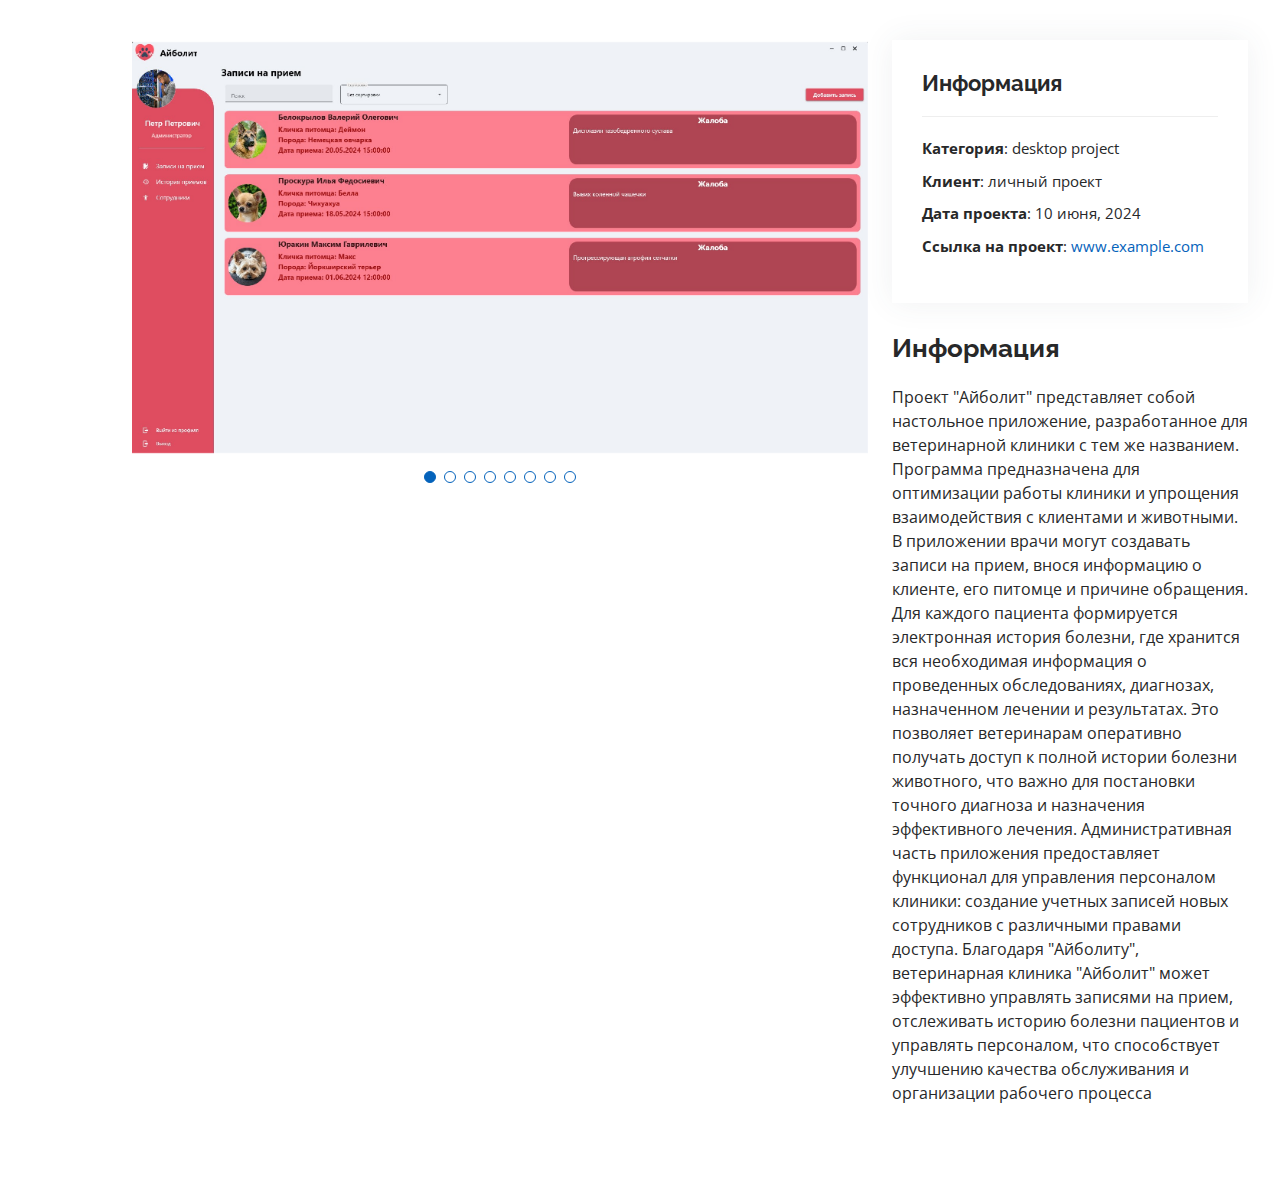
==== portfolio-Aibolit.html @ 519a3e4e "Initialization" ====
<!DOCTYPE html>
<html lang="en">

<head>
  <meta charset="utf-8">
  <meta content="width=device-width, initial-scale=1.0" name="viewport">

  <title>Portfolio Details - Personal Bootstrap Template</title>
  <meta content="" name="description">
  <meta content="" name="keywords">

  <!-- Favicons -->
  <link href="assets/img/favicon.png" rel="icon">
  <link href="assets/img/apple-touch-icon.png" rel="apple-touch-icon">

  <!-- Google Fonts -->
  <link href="https://fonts.googleapis.com/css?family=Open+Sans:300,300i,400,400i,600,600i,700,700i|Raleway:300,300i,400,400i,500,500i,600,600i,700,700i|Poppins:300,300i,400,400i,500,500i,600,600i,700,700i" rel="stylesheet">

  <!-- Vendor CSS Files -->
  <link href="assets/vendor/aos/aos.css" rel="stylesheet">
  <link href="assets/vendor/bootstrap/css/bootstrap.min.css" rel="stylesheet">
  <link href="assets/vendor/bootstrap-icons/bootstrap-icons.css" rel="stylesheet">
  <link href="assets/vendor/boxicons/css/boxicons.min.css" rel="stylesheet">
  <link href="assets/vendor/glightbox/css/glightbox.min.css" rel="stylesheet">
  <link href="assets/vendor/swiper/swiper-bundle.min.css" rel="stylesheet">

  <!-- Template Main CSS File -->
  <link href="assets/css/style.css" rel="stylesheet">

  <!-- =======================================================
  * Template Name: MyResume
  * Updated: Jun 13 2023 with Bootstrap v5.3.0
  * Template URL: https://bootstrapmade.com/free-html-bootstrap-template-my-resume/
  * Author: BootstrapMade.com
  * License: https://bootstrapmade.com/license/
  ======================================================== -->
</head>

<body>

  <main id="main">

    <!-- ======= Portfolio Details Section ======= -->
    <section id="portfolio-details" class="portfolio-details">
      <div class="container">

        <div class="row gy-4">

          <div class="col-lg-8">
            <div class="portfolio-details-slider swiper">
              <div class="swiper-wrapper align-items-center">

                <div class="swiper-slide">
                  <img src="assets/img/portfolio/Works/Aibolit/1.jpg" alt="">
                </div>

                <div class="swiper-slide">
                  <img src="assets/img/portfolio/Works/Aibolit/2.jpg" alt="">
                </div>

                <div class="swiper-slide">
                  <img src="assets/img/portfolio/Works/Aibolit/3.jpg" alt="">
                </div>

                <div class="swiper-slide">
                  <img src="assets/img/portfolio/Works/Aibolit/4.jpg" alt="">
                </div>

                <div class="swiper-slide">
                  <img src="assets/img/portfolio/Works/Aibolit/5.jpg" alt="">
                </div>

                <div class="swiper-slide">
                  <img src="assets/img/portfolio/Works/Aibolit/6.jpg" alt="">
                </div>

                <div class="swiper-slide">
                  <img src="assets/img/portfolio/Works/Aibolit/7.jpg" alt="">
                </div>

                <div class="swiper-slide">
                  <img src="assets/img/portfolio/Works/Aibolit/8.jpg" alt="">
                </div>

              </div>
              <div class="swiper-pagination"></div>
            </div>
          </div>

          <div class="col-lg-4">
            <div class="portfolio-info">
              <h3>Информация</h3>
              <ul>
                <li><strong>Категория</strong>: desktop project</li>
                <li><strong>Клиент</strong>: личный проект</li>
                <li><strong>Дата проекта</strong>: 10 июня, 2024</li>
                <li><strong>Ссылка на проект</strong>: <a href="#">www.example.com</a></li>
              </ul>
            </div>
            <div class="portfolio-description">
              <h2>Информация</h2>
              <p>
                Проект "Айболит" представляет собой настольное приложение, разработанное для ветеринарной клиники с тем же названием. Программа предназначена для оптимизации работы клиники и упрощения взаимодействия с клиентами и животными. В приложении врачи могут создавать записи на прием, внося информацию о клиенте, его питомце и причине обращения. Для каждого пациента формируется электронная история болезни, где хранится вся необходимая информация о проведенных обследованиях, диагнозах, назначенном лечении и результатах. Это позволяет ветеринарам оперативно получать доступ к полной истории болезни животного, что важно для постановки точного диагноза и назначения эффективного лечения. Административная часть приложения предоставляет функционал для управления персоналом клиники: создание учетных записей новых сотрудников с различными правами доступа. Благодаря "Айболиту", ветеринарная клиника "Айболит" может эффективно управлять записями на прием, отслеживать историю болезни пациентов и управлять персоналом, что способствует улучшению качества обслуживания и организации рабочего процесса
              </p>
            </div>
          </div>

        </div>

      </div>
    </section><!-- End Portfolio Details Section -->

  </main><!-- End #main -->

  <div id="preloader"></div>
  <a href="#" class="back-to-top d-flex align-items-center justify-content-center"><i class="bi bi-arrow-up-short"></i></a>

  <!-- Vendor JS Files -->
  <script src="assets/vendor/purecounter/purecounter_vanilla.js"></script>
  <script src="assets/vendor/aos/aos.js"></script>
  <script src="assets/vendor/bootstrap/js/bootstrap.bundle.min.js"></script>
  <script src="assets/vendor/glightbox/js/glightbox.min.js"></script>
  <script src="assets/vendor/isotope-layout/isotope.pkgd.min.js"></script>
  <script src="assets/vendor/swiper/swiper-bundle.min.js"></script>
  <script src="assets/vendor/typed.js/typed.umd.js"></script>
  <script src="assets/vendor/waypoints/noframework.waypoints.js"></script>
  <script src="assets/vendor/php-email-form/validate.js"></script>

  <!-- Template Main JS File -->
  <script src="assets/js/main.js"></script>

</body>

</html>
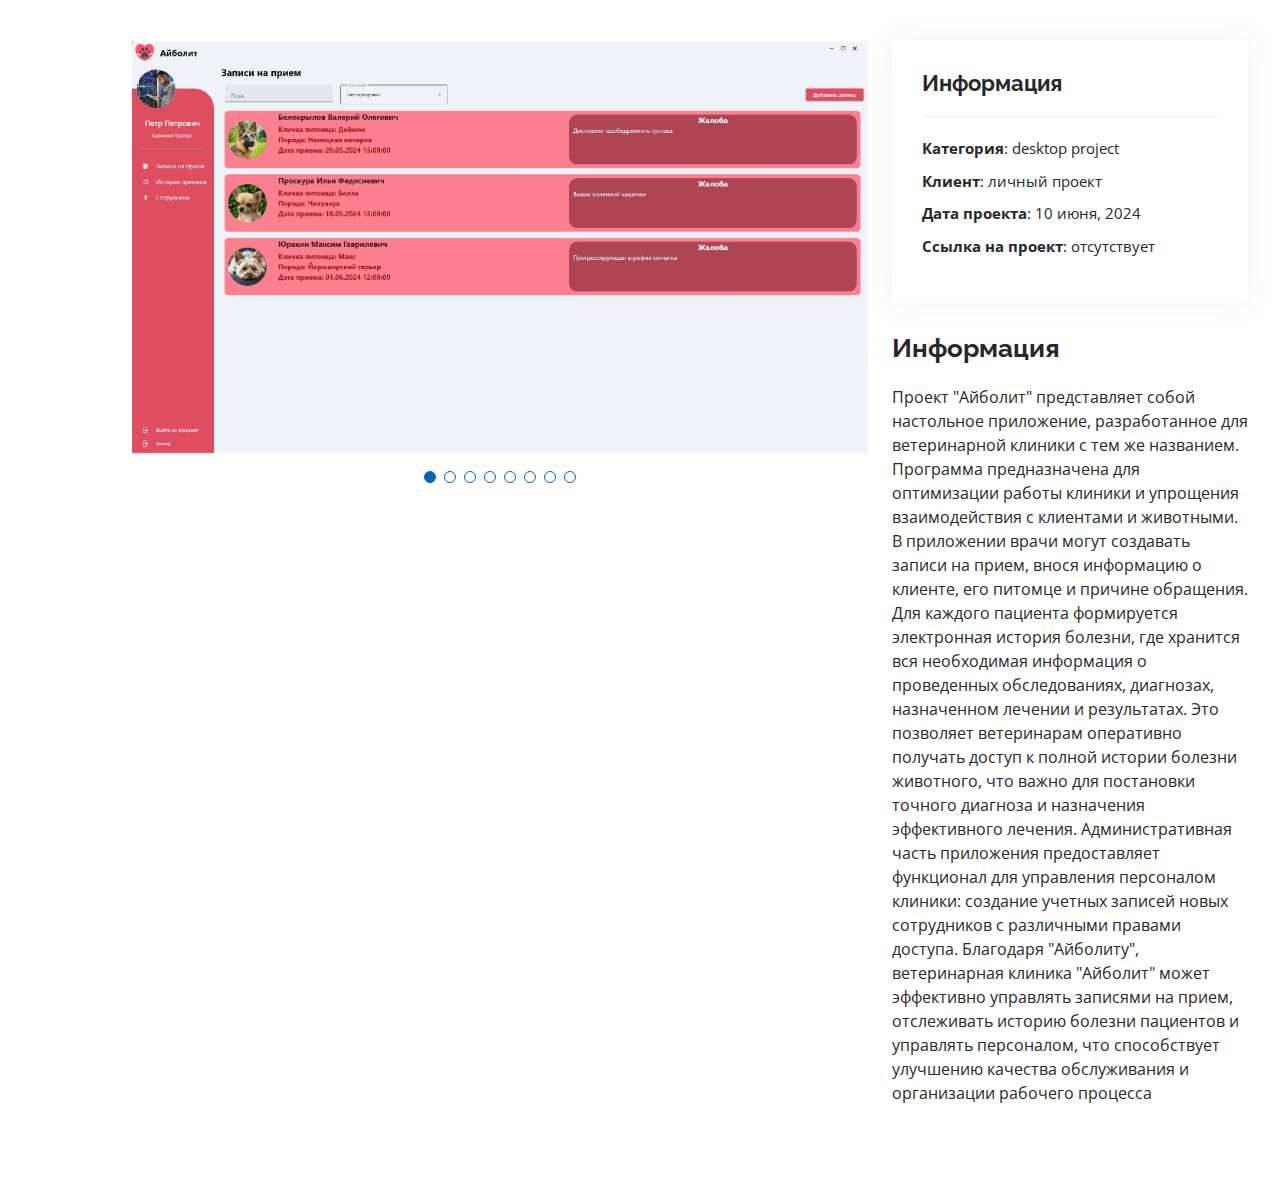
==== commit e9e2ecad: "Update" ====
--- a/portfolio-Aibolit.html
+++ b/portfolio-Aibolit.html
@@ -94,7 +94,7 @@
                 <li><strong>Категория</strong>: desktop project</li>
                 <li><strong>Клиент</strong>: личный проект</li>
                 <li><strong>Дата проекта</strong>: 10 июня, 2024</li>
-                <li><strong>Ссылка на проект</strong>: <a href="#">www.example.com</a></li>
+                <li><strong>Ссылка на проект</strong>: <a>отсутствует</a></li>
               </ul>
             </div>
             <div class="portfolio-description">
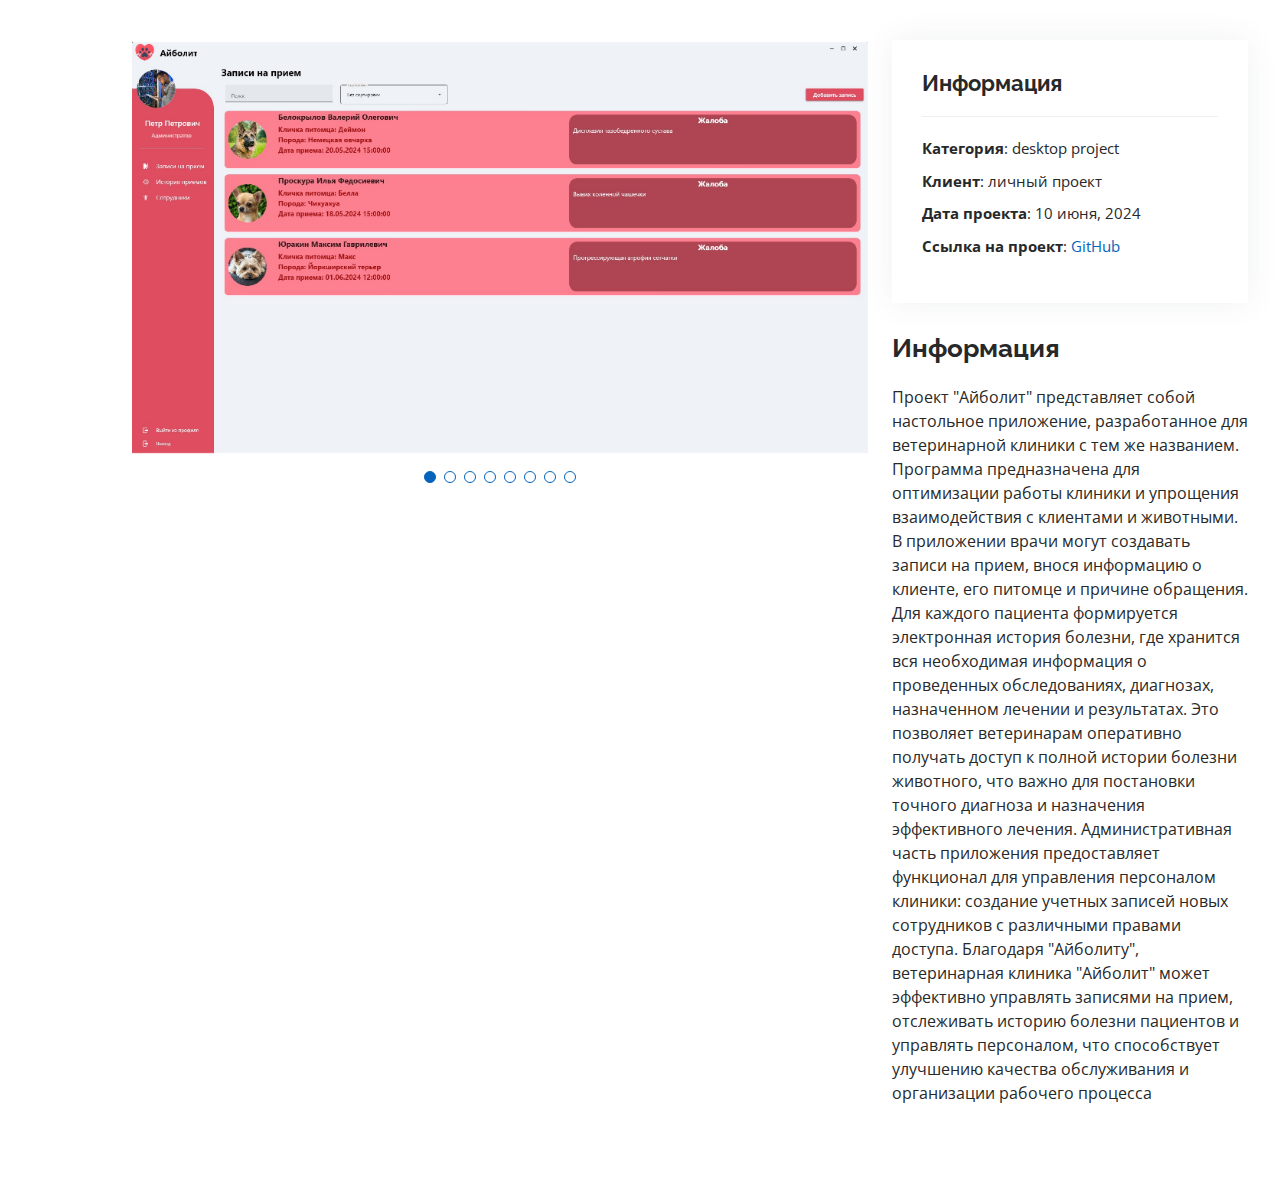
==== commit fcd21008: "Update links" ====
--- a/portfolio-Aibolit.html
+++ b/portfolio-Aibolit.html
@@ -94,7 +94,7 @@
                 <li><strong>Категория</strong>: desktop project</li>
                 <li><strong>Клиент</strong>: личный проект</li>
                 <li><strong>Дата проекта</strong>: 10 июня, 2024</li>
-                <li><strong>Ссылка на проект</strong>: <a>отсутствует</a></li>
+                <li><strong>Ссылка на проект</strong>: <a href="https://github.com/NikitaAlecseev/VeterinaryClinic">GitHub</a></li>
               </ul>
             </div>
             <div class="portfolio-description">
